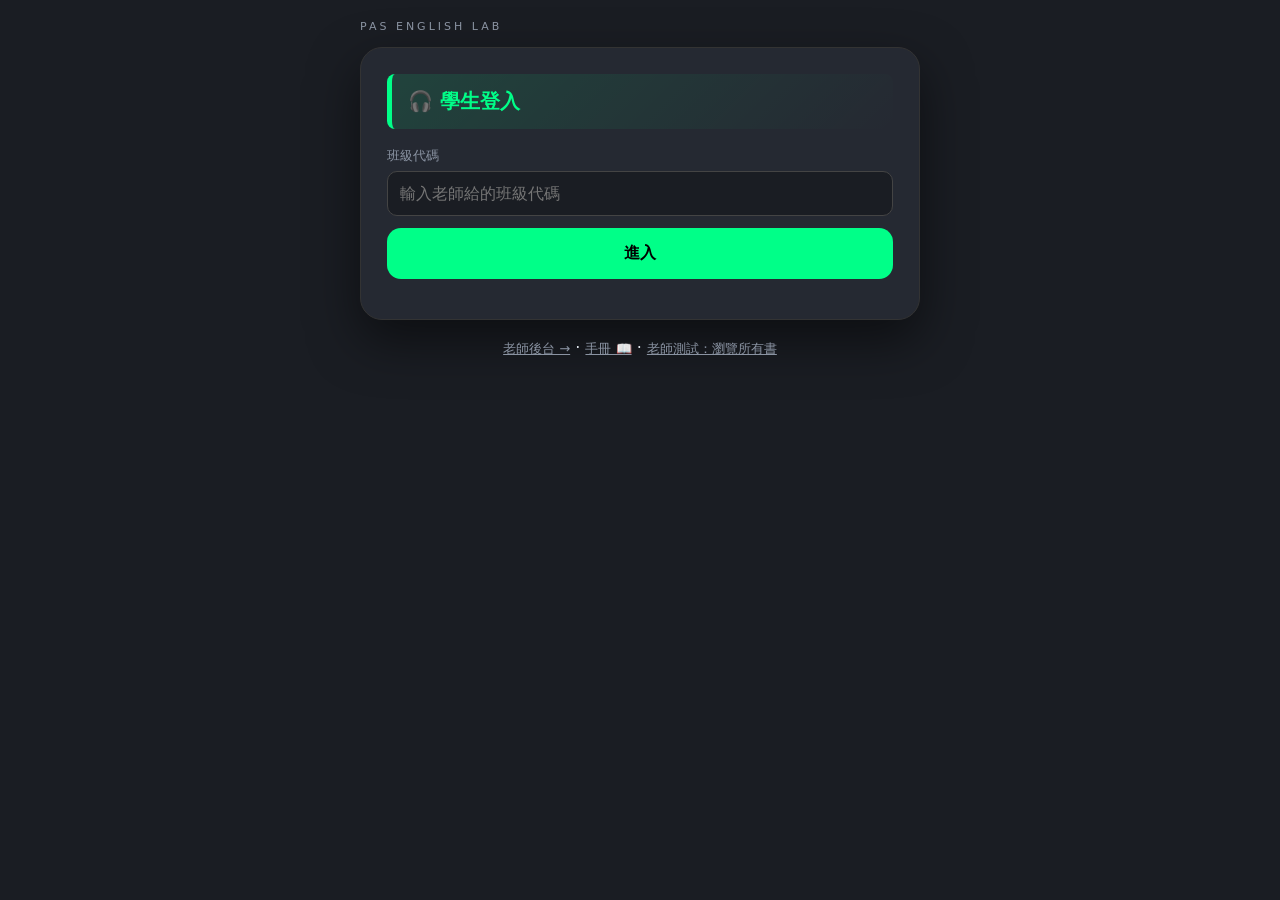
==== index.html @ 06a905c5 "學習平台 Phase B：學生登入頁 + 我的作業頁 + 錄音頁接上學生身分 - index.html 改為學生登入（班級代碼→選名字→PIN）；舊瀏覽頁移到 browse.html - my.htm" ====
<!DOCTYPE html>
<html lang="zh-TW">
<head>
  <meta charset="UTF-8">
  <meta name="viewport" content="width=device-width, initial-scale=1.0">
  <title>學生登入 · PAS English Lab</title>
  <link rel="stylesheet" href="assets/app.css">
</head>
<body>
  <div class="wrap">
    <p class="brand">PAS ENGLISH LAB</p>
    <div class="card">
      <div class="title-badge">🎧 學生登入</div>

      <!-- 第一步：班級代碼 -->
      <div id="stepCode">
        <label class="fld">班級代碼</label>
        <input id="codeInput" placeholder="輸入老師給的班級代碼" autocapitalize="off" onkeydown="if(event.key==='Enter')enterCode()">
        <div style="height:12px"></div>
        <button class="btn btn-primary" style="width:100%" onclick="enterCode()">進入</button>
        <p id="codeMsg" class="status"></p>
      </div>

      <!-- 第二步：選名字 -->
      <div id="stepName" class="hidden">
        <p class="hint" id="roomHint"></p>
        <label class="fld">點選你的名字</label>
        <div id="nameList" class="class-links"></div>
        <div id="pinBox" class="hidden">
          <label class="fld">輸入你的 PIN 碼</label>
          <input id="pinInput" type="tel" maxlength="6" placeholder="4 位數" onkeydown="if(event.key==='Enter')doLogin()">
          <div style="height:10px"></div>
          <button class="btn btn-primary" style="width:100%" onclick="doLogin()">登入</button>
          <p id="pinMsg" class="status"></p>
        </div>
        <div style="height:12px"></div>
        <button class="btn btn-ghost btn-sm" onclick="backToCode()">← 換班級代碼</button>
      </div>
    </div>
    <p style="text-align:center">
      <a href="admin.html" class="hint">老師後台 →</a> ·
      <a href="manual.html" class="hint">手冊 📖</a> ·
      <a href="browse.html" class="hint">老師測試：瀏覽所有書</a>
    </p>
  </div>

  <script src="assets/config.js"></script>
  <script>
    let ROOM = null, STUDENTS = [], PICKED = null;
    const el = id => document.getElementById(id);
    const esc = s => String(s == null ? '' : s).replace(/[&<>"]/g, c => ({ '&': '&amp;', '<': '&lt;', '>': '&gt;', '"': '&quot;' }[c]));
    if (localStorage.getItem('pas_student')) location.replace('my.html');

    async function enterCode() {
      const code = el('codeInput').value.trim();
      if (!code) return;
      el('codeMsg').innerText = '查詢中…';
      try {
        const r = await apiCall({ action: 'roomByCode', code });
        if (!r.ok) { el('codeMsg').innerText = '❌ ' + (r.error || '找不到這個代碼'); return; }
        ROOM = r.room; STUDENTS = r.students;
        el('roomHint').innerText = '班級：' + ROOM.roomName;
        el('nameList').innerHTML = STUDENTS.length
          ? STUDENTS.map((s, i) => `<a class="class-link" style="cursor:pointer" onclick="pickName(${i})"><span><b>${esc(s.name)}</b></span><span class="go">選我 →</span></a>`).join('')
          : '<p class="hint">這個班還沒有學生，請聯絡老師。</p>';
        el('stepCode').classList.add('hidden'); el('stepName').classList.remove('hidden');
        el('codeMsg').innerText = '';
      } catch (e) { el('codeMsg').innerText = '連線失敗，請稍後再試'; }
    }
    function pickName(i) {
      PICKED = STUDENTS[i];
      if (PICKED.hasPin) { el('pinBox').classList.remove('hidden'); el('pinInput').value = ''; el('pinInput').focus(); }
      else doLogin();
    }
    async function doLogin() {
      if (!PICKED) return;
      const pin = el('pinInput') ? el('pinInput').value.trim() : '';
      el('pinMsg').innerText = '登入中…';
      try {
        const r = await apiCall({ action: 'studentLogin', studentId: PICKED.studentId, pin });
        if (!r.ok) { el('pinMsg').innerText = '❌ ' + (r.error || '登入失敗'); return; }
        localStorage.setItem('pas_student', JSON.stringify({
          studentId: r.student.studentId, name: r.student.name,
          roomId: r.student.roomId, roomName: (r.room && r.room.roomName) || ROOM.roomName || ''
        }));
        location.href = 'my.html';
      } catch (e) { el('pinMsg').innerText = '連線失敗'; }
    }
    function backToCode() {
      el('stepName').classList.add('hidden'); el('stepCode').classList.remove('hidden');
      el('pinBox').classList.add('hidden'); PICKED = null;
    }
  </script>
</body>
</html>
---- assets/app.css ----
:root {
  --primary: #00ff88;
  --bg: #1a1d23;
  --card: #252932;
  --card2: #2d333d;
  --text: #e0e6ed;
  --muted: #8a93a2;
  --line: #3a404a;
  --danger: #e53e3e;
  --warn: #f6ad55;
}
* { box-sizing: border-box; }
body {
  font-family: "Segoe UI", system-ui, -apple-system, "PingFang TC", "Microsoft JhengHei", sans-serif;
  background: var(--bg); color: var(--text); margin: 0; padding: 20px;
  display: flex; justify-content: center; min-height: 100vh;
}
a { color: var(--primary); }
.wrap { width: 100%; max-width: 560px; }
.wrap-wide { width: 100%; max-width: 1080px; }

.brand { font-size: 11px; color: var(--muted); letter-spacing: 3px; margin: 0 0 14px; }
.card {
  background: var(--card); padding: 26px; border-radius: 22px;
  box-shadow: 0 20px 50px rgba(0,0,0,.5); border: 1px solid #333; margin-bottom: 18px;
}
.title-badge {
  background: linear-gradient(135deg, rgba(0,255,136,.12), rgba(0,255,136,0));
  border-left: 5px solid var(--primary); color: var(--primary);
  padding: 14px 16px; border-radius: 8px; font-weight: 700; font-size: 20px; margin-bottom: 18px;
}
.reading-text {
  background: var(--card2); border: 1px solid #444; padding: 20px; border-radius: 16px;
  text-align: left; font-size: 18px; line-height: 1.85; color: #fff; margin: 14px 0;
  min-height: 140px; white-space: pre-wrap; word-break: break-word;
}
label.fld { display: block; font-size: 13px; color: var(--muted); margin: 12px 0 6px; }
input, select, textarea {
  width: 100%; padding: 12px; border-radius: 10px; border: 1px solid #444;
  background: #1a1d23; color: #fff; font-size: 16px; font-family: inherit;
}
textarea { min-height: 120px; line-height: 1.6; resize: vertical; }
.row { display: flex; gap: 10px; }
.row > * { flex: 1; }

.visualizer { background: #111; border-radius: 12px; height: 80px; margin: 14px 0;
  border: 1px solid #333; overflow: hidden; }
canvas { width: 100%; height: 100%; display: block; }

.btn { padding: 15px; border-radius: 14px; border: none; font-weight: 700; font-size: 16px;
  cursor: pointer; transition: .2s; color: #fff; }
.btn:disabled { opacity: .5; cursor: not-allowed; }
.btn-grid { display: grid; grid-template-columns: 1fr 1fr; gap: 12px; }
.btn-rec { background: var(--danger); }
.btn-stop { background: #4a5568; }
.btn-send { background: var(--primary); color: #000; grid-column: span 2; }
.btn-primary { background: var(--primary); color: #000; }
.btn-ghost { background: #333a45; }
.btn-danger { background: var(--danger); }
.btn-sm { padding: 8px 12px; font-size: 13px; border-radius: 9px; }

.status { margin-top: 14px; font-size: 14px; color: var(--primary); font-weight: 700; text-align: center; }

.class-links { display: grid; gap: 12px; margin-top: 8px; }
.grade-title { color: var(--primary); font-size: 13px; font-weight: 800; letter-spacing: 1px;
  margin: 18px 0 4px; padding-left: 9px; border-left: 3px solid var(--primary); }
.grade-title:first-child { margin-top: 4px; }
.class-link {
  display: flex; justify-content: space-between; align-items: center;
  padding: 18px 20px; background: var(--card2); border: 1px solid var(--line);
  border-radius: 14px; text-decoration: none; color: var(--text); transition: .2s;
}
.class-link:hover { border-color: var(--primary); transform: translateY(-2px); }
.class-link b { font-size: 18px; }
.class-link small { color: var(--muted); display: block; margin-top: 3px; }
.class-link .go { color: var(--primary); font-weight: 700; }

/* 後台 */
.tabs { display: flex; gap: 8px; flex-wrap: wrap; margin-bottom: 16px; }
.tab { padding: 10px 16px; border-radius: 10px; background: var(--card2); border: 1px solid var(--line);
  cursor: pointer; font-weight: 600; font-size: 14px; }
.tab.active { background: var(--primary); color: #000; border-color: var(--primary); }
table { width: 100%; border-collapse: collapse; font-size: 14px; }
th, td { text-align: left; padding: 10px 8px; border-bottom: 1px solid var(--line); vertical-align: middle; }
th { color: var(--muted); font-weight: 600; font-size: 12px; text-transform: uppercase; letter-spacing: .5px; }
tr:hover td { background: rgba(255,255,255,.02); }
.pill { padding: 3px 9px; border-radius: 20px; font-size: 12px; font-weight: 700; }
.pill.new { background: rgba(246,173,85,.15); color: var(--warn); }
.pill.reviewed { background: rgba(0,255,136,.15); color: var(--primary); }
.hint { color: var(--muted); font-size: 13px; line-height: 1.6; }
.grid2 { display: grid; grid-template-columns: 1fr 1fr; gap: 12px; }
.hidden { display: none !important; }
.stat-cards { display: grid; grid-template-columns: repeat(auto-fill, minmax(160px,1fr)); gap: 12px; }
.stat { background: var(--card2); border: 1px solid var(--line); border-radius: 14px; padding: 16px; }
.stat .n { font-size: 30px; font-weight: 800; color: var(--primary); }
.stat .l { color: var(--muted); font-size: 13px; margin-top: 4px; }
audio { width: 100%; margin-top: 8px; }
.toolbar { display: flex; gap: 8px; align-items: center; flex-wrap: wrap; margin-bottom: 14px; }
.toolbar .spacer { flex: 1; }
@media (max-width: 640px) { .grid2 { grid-template-columns: 1fr; } td .btn-sm { margin-bottom: 4px; } }
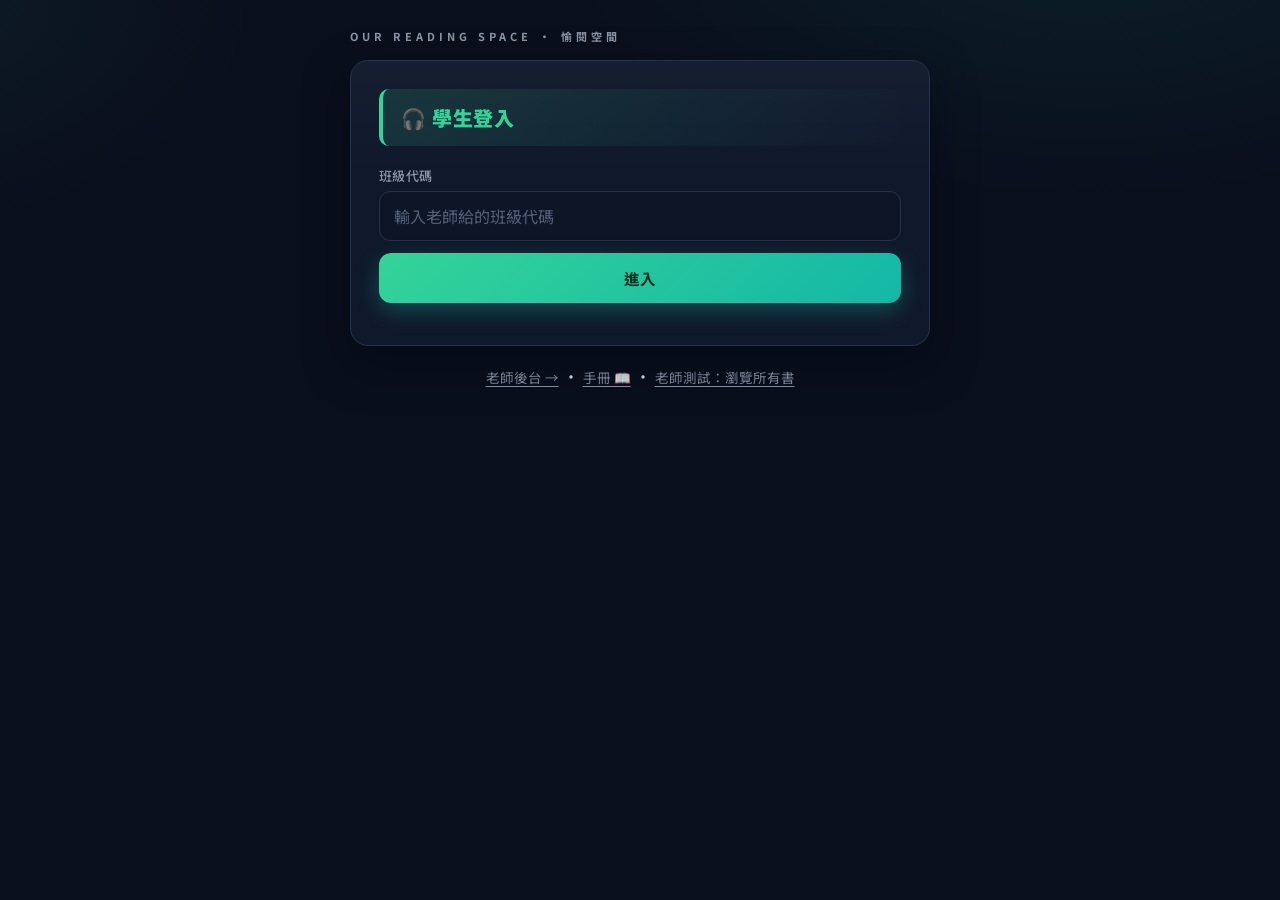
==== commit df202b42: "設計升級 v2 + 品牌更新：Our Reading Space 愉閱空間 - 全站設計系統重寫：深藍夜色底、翡翠綠漸層、Noto Sans TC 字型 - 卡片陰影/按鈕質感/表格/分頁/表單/焦點" ====
--- a/index.html
+++ b/index.html
@@ -3,12 +3,12 @@
 <head>
   <meta charset="UTF-8">
   <meta name="viewport" content="width=device-width, initial-scale=1.0">
-  <title>學生登入 · PAS English Lab</title>
+  <title>學生登入 · 愉閱空間 Our Reading Space</title>
   <link rel="stylesheet" href="assets/app.css">
 </head>
 <body>
   <div class="wrap">
-    <p class="brand">PAS ENGLISH LAB</p>
+    <p class="brand">OUR READING SPACE · 愉閱空間</p>
     <div class="card">
       <div class="title-badge">🎧 學生登入</div>
 
--- a/assets/app.css
+++ b/assets/app.css
@@ -1,100 +1,227 @@
+/* =========================================================
+ *  PAS English Lab — 全站設計系統 v2（專業版）
+ *  深藍夜色 + 翡翠綠，Noto Sans TC 字型
+ * ========================================================= */
+@import url('https://fonts.googleapis.com/css2?family=Noto+Sans+TC:wght@400;500;700;900&display=swap');
+
 :root {
-  --primary: #00ff88;
-  --bg: #1a1d23;
-  --card: #252932;
-  --card2: #2d333d;
-  --text: #e0e6ed;
-  --muted: #8a93a2;
-  --line: #3a404a;
-  --danger: #e53e3e;
-  --warn: #f6ad55;
-}
+  --primary: #34d399;            /* 翡翠綠 */
+  --primary-2: #14b8a6;          /* 藍綠，漸層用 */
+  --primary-ink: #052e1f;        /* 綠底上的深色字 */
+  --bg: #0a0f1c;                 /* 深藍夜色 */
+  --card: #10192b;
+  --card2: #1a2438;
+  --text: #e8edf5;
+  --muted: #8b96a8;
+  --line: #253248;
+  --danger: #f87171;
+  --warn: #fbbf24;
+  --radius: 18px;
+  --shadow: 0 18px 44px rgba(2, 8, 20, .55);
+  --ring: 0 0 0 3px rgba(52, 211, 153, .28);
+}
+
 * { box-sizing: border-box; }
+
 body {
-  font-family: "Segoe UI", system-ui, -apple-system, "PingFang TC", "Microsoft JhengHei", sans-serif;
-  background: var(--bg); color: var(--text); margin: 0; padding: 20px;
-  display: flex; justify-content: center; min-height: 100vh;
-}
-a { color: var(--primary); }
-.wrap { width: 100%; max-width: 560px; }
-.wrap-wide { width: 100%; max-width: 1080px; }
-
-.brand { font-size: 11px; color: var(--muted); letter-spacing: 3px; margin: 0 0 14px; }
+  font-family: "Noto Sans TC", "Segoe UI", system-ui, -apple-system, "PingFang TC", "Microsoft JhengHei", sans-serif;
+  background:
+    radial-gradient(900px 480px at 85% -10%, rgba(20, 184, 166, .10), transparent 60%),
+    radial-gradient(700px 420px at -10% 0%, rgba(52, 211, 153, .07), transparent 55%),
+    var(--bg);
+  color: var(--text);
+  margin: 0; padding: 24px 18px;
+  display: flex; justify-content: center;
+  min-height: 100vh;
+  -webkit-font-smoothing: antialiased;
+}
+a { color: var(--primary); text-decoration-thickness: 1px; text-underline-offset: 3px; }
+a:hover { color: #6ee7b7; }
+
+.wrap { width: 100%; max-width: 580px; }
+.wrap-wide { width: 100%; max-width: 1120px; }
+
+/* 品牌字 */
+.brand {
+  font-size: 11px; color: var(--muted);
+  letter-spacing: 4px; font-weight: 700;
+  margin: 4px 0 16px;
+}
+.brand a { text-decoration: none; }
+
+/* 卡片 */
 .card {
-  background: var(--card); padding: 26px; border-radius: 22px;
-  box-shadow: 0 20px 50px rgba(0,0,0,.5); border: 1px solid #333; margin-bottom: 18px;
-}
+  background: linear-gradient(180deg, rgba(255,255,255,.025), rgba(255,255,255,0) 40%), var(--card);
+  padding: 28px;
+  border-radius: var(--radius);
+  border: 1px solid var(--line);
+  box-shadow: var(--shadow);
+  margin-bottom: 18px;
+}
+
+/* 區塊標題 */
 .title-badge {
-  background: linear-gradient(135deg, rgba(0,255,136,.12), rgba(0,255,136,0));
-  border-left: 5px solid var(--primary); color: var(--primary);
-  padding: 14px 16px; border-radius: 8px; font-weight: 700; font-size: 20px; margin-bottom: 18px;
-}
+  background: linear-gradient(120deg, rgba(52,211,153,.14), rgba(20,184,166,.05) 65%, transparent);
+  border-left: 4px solid var(--primary);
+  color: var(--primary);
+  padding: 14px 18px;
+  border-radius: 10px;
+  font-weight: 900; font-size: 20px; letter-spacing: .5px;
+  margin-bottom: 20px;
+}
+
+/* 課文區 */
 .reading-text {
-  background: var(--card2); border: 1px solid #444; padding: 20px; border-radius: 16px;
-  text-align: left; font-size: 18px; line-height: 1.85; color: #fff; margin: 14px 0;
-  min-height: 140px; white-space: pre-wrap; word-break: break-word;
-}
-label.fld { display: block; font-size: 13px; color: var(--muted); margin: 12px 0 6px; }
+  background: var(--card2);
+  border: 1px solid var(--line);
+  padding: 22px; border-radius: 14px;
+  text-align: left; font-size: 18px; line-height: 1.95; color: #f4f7fb;
+  margin: 16px 0; min-height: 140px;
+  white-space: pre-wrap; word-break: break-word;
+}
+
+/* 表單 */
+label.fld { display: block; font-size: 13px; font-weight: 500; color: var(--muted); margin: 14px 0 6px; letter-spacing: .3px; }
 input, select, textarea {
-  width: 100%; padding: 12px; border-radius: 10px; border: 1px solid #444;
-  background: #1a1d23; color: #fff; font-size: 16px; font-family: inherit;
-}
-textarea { min-height: 120px; line-height: 1.6; resize: vertical; }
+  width: 100%; padding: 12px 14px;
+  border-radius: 11px; border: 1.5px solid var(--line);
+  background: #0d1526; color: #fff;
+  font-size: 16px; font-family: inherit;
+  transition: border-color .18s, box-shadow .18s;
+}
+input:focus, select:focus, textarea:focus {
+  outline: none; border-color: var(--primary); box-shadow: var(--ring);
+}
+input::placeholder, textarea::placeholder { color: #55617a; }
+textarea { min-height: 130px; line-height: 1.7; resize: vertical; }
 .row { display: flex; gap: 10px; }
 .row > * { flex: 1; }
 
-.visualizer { background: #111; border-radius: 12px; height: 80px; margin: 14px 0;
-  border: 1px solid #333; overflow: hidden; }
+/* 波形框 */
+.visualizer {
+  background: #070c16;
+  border-radius: 13px; height: 84px; margin: 14px 0;
+  border: 1px solid var(--line); overflow: hidden;
+  box-shadow: inset 0 2px 10px rgba(0,0,0,.5);
+}
 canvas { width: 100%; height: 100%; display: block; }
 
-.btn { padding: 15px; border-radius: 14px; border: none; font-weight: 700; font-size: 16px;
-  cursor: pointer; transition: .2s; color: #fff; }
-.btn:disabled { opacity: .5; cursor: not-allowed; }
+/* 按鈕 */
+.btn {
+  padding: 14px 18px;
+  border-radius: 12px; border: none;
+  font-weight: 700; font-size: 15.5px; font-family: inherit;
+  cursor: pointer; color: #fff;
+  transition: transform .15s, box-shadow .15s, filter .15s, background .15s;
+}
+.btn:hover { transform: translateY(-1px); filter: brightness(1.07); }
+.btn:active { transform: translateY(0); }
+.btn:disabled { opacity: .45; cursor: not-allowed; transform: none; filter: none; }
+.btn:focus-visible { outline: none; box-shadow: var(--ring); }
+
 .btn-grid { display: grid; grid-template-columns: 1fr 1fr; gap: 12px; }
-.btn-rec { background: var(--danger); }
-.btn-stop { background: #4a5568; }
-.btn-send { background: var(--primary); color: #000; grid-column: span 2; }
-.btn-primary { background: var(--primary); color: #000; }
-.btn-ghost { background: #333a45; }
-.btn-danger { background: var(--danger); }
-.btn-sm { padding: 8px 12px; font-size: 13px; border-radius: 9px; }
-
-.status { margin-top: 14px; font-size: 14px; color: var(--primary); font-weight: 700; text-align: center; }
-
+.btn-rec  { background: linear-gradient(135deg, #ef4444, #dc2626); box-shadow: 0 8px 22px rgba(239,68,68,.3); }
+.btn-stop { background: #37445c; }
+.btn-send, .btn-primary {
+  background: linear-gradient(135deg, var(--primary), var(--primary-2));
+  color: var(--primary-ink);
+  box-shadow: 0 8px 22px rgba(20,184,166,.3);
+}
+.btn-send { grid-column: span 2; }
+.btn-ghost { background: var(--card2); border: 1px solid var(--line); color: var(--text); }
+.btn-danger { background: linear-gradient(135deg, #f87171, #dc2626); }
+.btn-sm { padding: 8px 13px; font-size: 13px; border-radius: 9px; }
+
+/* 狀態列 */
+.status { margin-top: 14px; font-size: 14px; color: var(--primary); font-weight: 700; text-align: center; letter-spacing: .5px; }
+
+/* 清單連結（選書/選名字） */
 .class-links { display: grid; gap: 12px; margin-top: 8px; }
-.grade-title { color: var(--primary); font-size: 13px; font-weight: 800; letter-spacing: 1px;
-  margin: 18px 0 4px; padding-left: 9px; border-left: 3px solid var(--primary); }
+.grade-title {
+  color: var(--primary); font-size: 13px; font-weight: 900; letter-spacing: 1px;
+  margin: 18px 0 4px; padding-left: 10px; border-left: 3px solid var(--primary);
+}
 .grade-title:first-child { margin-top: 4px; }
 .class-link {
   display: flex; justify-content: space-between; align-items: center;
-  padding: 18px 20px; background: var(--card2); border: 1px solid var(--line);
-  border-radius: 14px; text-decoration: none; color: var(--text); transition: .2s;
-}
-.class-link:hover { border-color: var(--primary); transform: translateY(-2px); }
-.class-link b { font-size: 18px; }
-.class-link small { color: var(--muted); display: block; margin-top: 3px; }
-.class-link .go { color: var(--primary); font-weight: 700; }
-
-/* 後台 */
-.tabs { display: flex; gap: 8px; flex-wrap: wrap; margin-bottom: 16px; }
-.tab { padding: 10px 16px; border-radius: 10px; background: var(--card2); border: 1px solid var(--line);
-  cursor: pointer; font-weight: 600; font-size: 14px; }
-.tab.active { background: var(--primary); color: #000; border-color: var(--primary); }
-table { width: 100%; border-collapse: collapse; font-size: 14px; }
-th, td { text-align: left; padding: 10px 8px; border-bottom: 1px solid var(--line); vertical-align: middle; }
-th { color: var(--muted); font-weight: 600; font-size: 12px; text-transform: uppercase; letter-spacing: .5px; }
-tr:hover td { background: rgba(255,255,255,.02); }
-.pill { padding: 3px 9px; border-radius: 20px; font-size: 12px; font-weight: 700; }
-.pill.new { background: rgba(246,173,85,.15); color: var(--warn); }
-.pill.reviewed { background: rgba(0,255,136,.15); color: var(--primary); }
-.hint { color: var(--muted); font-size: 13px; line-height: 1.6; }
+  padding: 17px 20px;
+  background: var(--card2);
+  border: 1px solid var(--line);
+  border-radius: 14px;
+  text-decoration: none; color: var(--text);
+  transition: transform .16s, border-color .16s, box-shadow .16s;
+}
+.class-link:hover {
+  border-color: rgba(52,211,153,.55);
+  transform: translateY(-2px);
+  box-shadow: 0 10px 26px rgba(2,8,20,.5);
+  color: var(--text);
+}
+.class-link b { font-size: 17.5px; font-weight: 700; }
+.class-link small { color: var(--muted); display: block; margin-top: 3px; font-weight: 400; }
+.class-link .go { color: var(--primary); font-weight: 800; font-size: 14.5px; white-space: nowrap; }
+
+/* 後台分頁 */
+.tabs { display: flex; gap: 8px; flex-wrap: wrap; margin-bottom: 18px; }
+.tab {
+  padding: 9px 16px; border-radius: 99px;
+  background: var(--card2); border: 1px solid var(--line);
+  cursor: pointer; font-weight: 600; font-size: 14px; color: var(--muted);
+  transition: all .16s; user-select: none;
+}
+.tab:hover { color: var(--text); border-color: #33415c; }
+.tab.active {
+  background: linear-gradient(135deg, var(--primary), var(--primary-2));
+  color: var(--primary-ink); border-color: transparent; font-weight: 800;
+  box-shadow: 0 6px 18px rgba(20,184,166,.3);
+}
+
+/* 表格 */
+table { width: 100%; border-collapse: collapse; font-size: 14.5px; }
+th, td { text-align: left; padding: 12px 10px; border-bottom: 1px solid var(--line); vertical-align: middle; }
+th {
+  color: var(--muted); font-weight: 700; font-size: 11.5px;
+  text-transform: uppercase; letter-spacing: 1px;
+}
+tbody tr, tr { transition: background .12s; }
+tr:hover td { background: rgba(255,255,255,.025); }
+
+/* 標籤 */
+.pill { padding: 4px 11px; border-radius: 99px; font-size: 12px; font-weight: 700; letter-spacing: .3px; }
+.pill.new { background: rgba(251,191,36,.14); color: var(--warn); border: 1px solid rgba(251,191,36,.25); }
+.pill.reviewed { background: rgba(52,211,153,.13); color: var(--primary); border: 1px solid rgba(52,211,153,.28); }
+
+.hint { color: var(--muted); font-size: 13.5px; line-height: 1.7; }
 .grid2 { display: grid; grid-template-columns: 1fr 1fr; gap: 12px; }
 .hidden { display: none !important; }
-.stat-cards { display: grid; grid-template-columns: repeat(auto-fill, minmax(160px,1fr)); gap: 12px; }
-.stat { background: var(--card2); border: 1px solid var(--line); border-radius: 14px; padding: 16px; }
-.stat .n { font-size: 30px; font-weight: 800; color: var(--primary); }
-.stat .l { color: var(--muted); font-size: 13px; margin-top: 4px; }
+
+/* 統計卡 */
+.stat-cards { display: grid; grid-template-columns: repeat(auto-fill, minmax(160px, 1fr)); gap: 12px; }
+.stat {
+  background: linear-gradient(160deg, rgba(52,211,153,.07), transparent 55%), var(--card2);
+  border: 1px solid var(--line); border-radius: 14px; padding: 18px;
+}
+.stat .n { font-size: 32px; font-weight: 900; color: var(--primary); line-height: 1.1; }
+.stat .l { color: var(--muted); font-size: 13px; margin-top: 6px; }
+
 audio { width: 100%; margin-top: 8px; }
+
+/* 工具列 */
 .toolbar { display: flex; gap: 8px; align-items: center; flex-wrap: wrap; margin-bottom: 14px; }
 .toolbar .spacer { flex: 1; }
-@media (max-width: 640px) { .grid2 { grid-template-columns: 1fr; } td .btn-sm { margin-bottom: 4px; } }
+.toolbar b { font-size: 15px; letter-spacing: .3px; }
+
+/* 彈窗微調（modal 容器在 HTML 內） */
+#modal { backdrop-filter: blur(4px); }
+
+/* 進場動畫 */
+@keyframes rise { from { opacity: 0; transform: translateY(8px); } to { opacity: 1; transform: none; } }
+.card { animation: rise .35s ease both; }
+
+@media (max-width: 640px) {
+  body { padding: 16px 12px; }
+  .card { padding: 20px 16px; }
+  .grid2 { grid-template-columns: 1fr; }
+  td .btn-sm { margin-bottom: 4px; }
+  .title-badge { font-size: 18px; }
+}
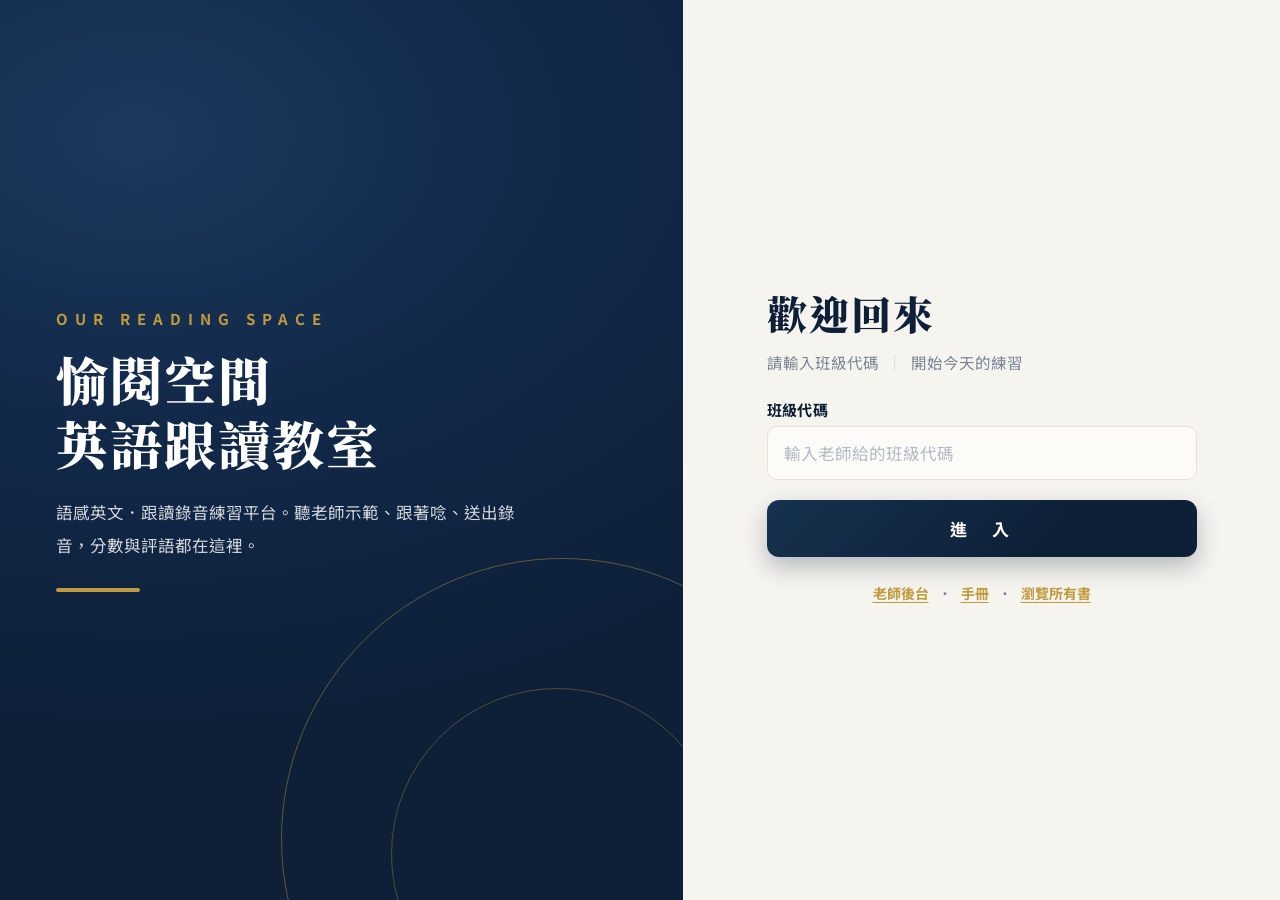
==== commit a77c256d: "登入頁品牌化：與主站同款雙欄設計（深藍品牌區＋米白表單） Co-Authored-By: Claude Fable 5 <noreply@anthropic.com>" ====
--- a/index.html
+++ b/index.html
@@ -7,41 +7,52 @@
   <link rel="stylesheet" href="assets/app.css">
 </head>
 <body>
-  <div class="wrap">
-    <p class="brand">OUR READING SPACE · 愉閱空間</p>
-    <div class="card">
-      <div class="title-badge">🎧 學生登入</div>
-
-      <!-- 第一步：班級代碼 -->
-      <div id="stepCode">
-        <label class="fld">班級代碼</label>
-        <input id="codeInput" placeholder="輸入老師給的班級代碼" autocapitalize="off" onkeydown="if(event.key==='Enter')enterCode()">
-        <div style="height:12px"></div>
-        <button class="btn btn-primary" style="width:100%" onclick="enterCode()">進入</button>
-        <p id="codeMsg" class="status"></p>
-      </div>
-
-      <!-- 第二步：選名字 -->
-      <div id="stepName" class="hidden">
-        <p class="hint" id="roomHint"></p>
-        <label class="fld">點選你的名字</label>
-        <div id="nameList" class="class-links"></div>
-        <div id="pinBox" class="hidden">
-          <label class="fld">輸入你的 PIN 碼</label>
-          <input id="pinInput" type="tel" maxlength="6" placeholder="4 位數" onkeydown="if(event.key==='Enter')doLogin()">
-          <div style="height:10px"></div>
-          <button class="btn btn-primary" style="width:100%" onclick="doLogin()">登入</button>
-          <p id="pinMsg" class="status"></p>
-        </div>
-        <div style="height:12px"></div>
-        <button class="btn btn-ghost btn-sm" onclick="backToCode()">← 換班級代碼</button>
+  <div class="login-split">
+    <!-- 左：品牌區 -->
+    <div class="login-hero">
+      <div class="hero-inner">
+        <div class="hero-eyebrow">OUR READING SPACE</div>
+        <h1 class="hero-title">愉閱空間<br>英語跟讀教室</h1>
+        <p class="hero-desc">語感英文．跟讀錄音練習平台。聽老師示範、跟著唸、送出錄音，分數與評語都在這裡。</p>
+        <div class="hero-bar"></div>
       </div>
     </div>
-    <p style="text-align:center">
-      <a href="admin.html" class="hint">老師後台 →</a> ·
-      <a href="manual.html" class="hint">手冊 📖</a> ·
-      <a href="browse.html" class="hint">老師測試：瀏覽所有書</a>
-    </p>
+
+    <!-- 右：登入表單 -->
+    <div class="login-panel">
+      <div class="login-box">
+        <!-- 第一步：班級代碼 -->
+        <div id="stepCode">
+          <h2 class="panel-title">歡迎回來</h2>
+          <p class="panel-sub">請輸入班級代碼<span class="sep">｜</span>開始今天的練習</p>
+          <label class="fld">班級代碼</label>
+          <input id="codeInput" placeholder="輸入老師給的班級代碼" autocapitalize="off" onkeydown="if(event.key==='Enter')enterCode()">
+          <button class="btn btn-primary" onclick="enterCode()">進　入</button>
+          <p id="codeMsg" class="status"></p>
+        </div>
+
+        <!-- 第二步：選名字 -->
+        <div id="stepName" class="hidden">
+          <h2 class="panel-title">找到你的名字</h2>
+          <p class="panel-sub" id="roomHint"></p>
+          <div id="nameList" class="class-links"></div>
+          <div id="pinBox" class="hidden">
+            <label class="fld">輸入你的 PIN 碼</label>
+            <input id="pinInput" type="tel" maxlength="6" placeholder="4 位數" onkeydown="if(event.key==='Enter')doLogin()">
+            <button class="btn btn-primary" onclick="doLogin()">登　入</button>
+            <p id="pinMsg" class="status"></p>
+          </div>
+          <div style="height:16px"></div>
+          <button class="btn btn-ghost btn-sm" onclick="backToCode()">← 換班級代碼</button>
+        </div>
+
+        <p class="login-links">
+          <a href="admin.html">老師後台</a> ·
+          <a href="manual.html">手冊</a> ·
+          <a href="browse.html">瀏覽所有書</a>
+        </p>
+      </div>
+    </div>
   </div>
 
   <script src="assets/config.js"></script>
@@ -59,7 +70,7 @@
         const r = await apiCall({ action: 'roomByCode', code });
         if (!r.ok) { el('codeMsg').innerText = '❌ ' + (r.error || '找不到這個代碼'); return; }
         ROOM = r.room; STUDENTS = r.students;
-        el('roomHint').innerText = '班級：' + ROOM.roomName;
+        el('roomHint').innerText = '班級：' + ROOM.roomName + '｜點選你的名字';
         el('nameList').innerHTML = STUDENTS.length
           ? STUDENTS.map((s, i) => `<a class="class-link" style="cursor:pointer" onclick="pickName(${i})"><span><b>${esc(s.name)}</b></span><span class="go">選我 →</span></a>`).join('')
           : '<p class="hint">這個班還沒有學生，請聯絡老師。</p>';
--- a/assets/app.css
+++ b/assets/app.css
@@ -1,57 +1,66 @@
 /* =========================================================
- *  PAS English Lab — 全站設計系統 v2（專業版）
- *  深藍夜色 + 翡翠綠，Noto Sans TC 字型
+ *  愉閱空間 Our Reading Space — 全站設計系統 v4
+ *  與主站 our-reading-space.com 同一品牌語言：
+ *  米白象牙底 + 深海軍藍 + 金色點綴，Noto Serif TC 標題
  * ========================================================= */
-@import url('https://fonts.googleapis.com/css2?family=Noto+Sans+TC:wght@400;500;700;900&display=swap');
+@import url('https://fonts.googleapis.com/css2?family=Noto+Sans+TC:wght@400;500;700;900&family=Noto+Serif+TC:wght@700;900&display=swap');
 
 :root {
-  --primary: #34d399;            /* 翡翠綠 */
-  --primary-2: #14b8a6;          /* 藍綠，漸層用 */
-  --primary-ink: #052e1f;        /* 綠底上的深色字 */
-  --bg: #0a0f1c;                 /* 深藍夜色 */
-  --card: #10192b;
-  --card2: #1a2438;
-  --text: #e8edf5;
-  --muted: #8b96a8;
-  --line: #253248;
-  --danger: #f87171;
-  --warn: #fbbf24;
-  --radius: 18px;
-  --shadow: 0 18px 44px rgba(2, 8, 20, .55);
-  --ring: 0 0 0 3px rgba(52, 211, 153, .28);
+  /* 品牌色（與主站一致） */
+  --ink: #0e2038;                /* 深海軍藍 */
+  --ink-2: #16324f;
+  --gold: #c19a3d;
+  --gold-2: #dcbb6a;
+  --gold-soft: #efe4c8;
+  --ok: #1e7f4f;
+
+  /* 介面色 */
+  --primary: #0e2038;
+  --primary-2: #16324f;
+  --primary-ink: #ffffff;
+  --bg: #f6f4ef;
+  --card: #ffffff;
+  --card2: #f3f0e9;
+  --text: #26313f;
+  --muted: #7a8494;
+  --line: #e6e2d8;
+  --danger: #c0392b;
+  --warn: #b45309;
+  --radius: 16px;
+  --serif: "Noto Serif TC", "Cormorant Garamond", serif;
+  --shadow: 0 1px 3px rgba(14,32,56,.07), 0 10px 34px rgba(14,32,56,.08);
+  --ring: 0 0 0 3px rgba(193, 154, 61, .28);
 }
 
 * { box-sizing: border-box; }
 
 body {
-  font-family: "Noto Sans TC", "Segoe UI", system-ui, -apple-system, "PingFang TC", "Microsoft JhengHei", sans-serif;
-  background:
-    radial-gradient(900px 480px at 85% -10%, rgba(20, 184, 166, .10), transparent 60%),
-    radial-gradient(700px 420px at -10% 0%, rgba(52, 211, 153, .07), transparent 55%),
-    var(--bg);
+  font-family: "Noto Sans TC", -apple-system, "PingFang TC", "Microsoft JhengHei", sans-serif;
+  background: var(--bg);
   color: var(--text);
-  margin: 0; padding: 24px 18px;
+  margin: 0; padding: 26px 18px;
   display: flex; justify-content: center;
   min-height: 100vh;
   -webkit-font-smoothing: antialiased;
 }
-a { color: var(--primary); text-decoration-thickness: 1px; text-underline-offset: 3px; }
-a:hover { color: #6ee7b7; }
+a { color: var(--gold); font-weight: 700; text-decoration-thickness: 1px; text-underline-offset: 3px; }
+a:hover { color: #a8842f; }
 
 .wrap { width: 100%; max-width: 580px; }
 .wrap-wide { width: 100%; max-width: 1120px; }
 
 /* 品牌字 */
 .brand {
-  font-size: 11px; color: var(--muted);
-  letter-spacing: 4px; font-weight: 700;
+  font-family: var(--serif);
+  font-size: 13px; color: var(--ink);
+  letter-spacing: 3px; font-weight: 900;
   margin: 4px 0 16px;
 }
 .brand a { text-decoration: none; }
 
 /* 卡片 */
 .card {
-  background: linear-gradient(180deg, rgba(255,255,255,.025), rgba(255,255,255,0) 40%), var(--card);
+  background: var(--card);
   padding: 28px;
   border-radius: var(--radius);
   border: 1px solid var(--line);
@@ -59,50 +68,51 @@
   margin-bottom: 18px;
 }
 
-/* 區塊標題 */
+/* 區塊標題（襯線，品牌感） */
 .title-badge {
-  background: linear-gradient(120deg, rgba(52,211,153,.14), rgba(20,184,166,.05) 65%, transparent);
-  border-left: 4px solid var(--primary);
-  color: var(--primary);
+  font-family: var(--serif);
+  background: linear-gradient(120deg, rgba(193,154,61,.10), rgba(193,154,61,.03) 65%, transparent);
+  border-left: 4px solid var(--gold);
+  color: var(--ink);
   padding: 14px 18px;
   border-radius: 10px;
-  font-weight: 900; font-size: 20px; letter-spacing: .5px;
+  font-weight: 900; font-size: 21px; letter-spacing: 1px;
   margin-bottom: 20px;
 }
 
 /* 課文區 */
 .reading-text {
-  background: var(--card2);
+  background: #fcfbf8;
   border: 1px solid var(--line);
   padding: 22px; border-radius: 14px;
-  text-align: left; font-size: 18px; line-height: 1.95; color: #f4f7fb;
+  text-align: left; font-size: 18px; line-height: 2; color: #1d2733;
   margin: 16px 0; min-height: 140px;
   white-space: pre-wrap; word-break: break-word;
 }
 
 /* 表單 */
-label.fld { display: block; font-size: 13px; font-weight: 500; color: var(--muted); margin: 14px 0 6px; letter-spacing: .3px; }
+label.fld { display: block; font-size: 13px; font-weight: 700; color: var(--muted); margin: 14px 0 6px; letter-spacing: .4px; }
 input, select, textarea {
   width: 100%; padding: 12px 14px;
-  border-radius: 11px; border: 1.5px solid var(--line);
-  background: #0d1526; color: #fff;
+  border-radius: 10px; border: 1.5px solid var(--line);
+  background: #fcfbf8; color: var(--text);
   font-size: 16px; font-family: inherit;
   transition: border-color .18s, box-shadow .18s;
 }
 input:focus, select:focus, textarea:focus {
-  outline: none; border-color: var(--primary); box-shadow: var(--ring);
-}
-input::placeholder, textarea::placeholder { color: #55617a; }
+  outline: none; border-color: var(--gold); box-shadow: var(--ring); background: #fff;
+}
+input::placeholder, textarea::placeholder { color: #b3bac4; }
 textarea { min-height: 130px; line-height: 1.7; resize: vertical; }
 .row { display: flex; gap: 10px; }
 .row > * { flex: 1; }
 
-/* 波形框 */
+/* 波形框（深藍儀表感，金色波形） */
 .visualizer {
-  background: #070c16;
+  background: var(--ink);
   border-radius: 13px; height: 84px; margin: 14px 0;
-  border: 1px solid var(--line); overflow: hidden;
-  box-shadow: inset 0 2px 10px rgba(0,0,0,.5);
+  border: 1px solid #0a1830; overflow: hidden;
+  box-shadow: inset 0 2px 12px rgba(0,0,0,.35);
 }
 canvas { width: 100%; height: 100%; display: block; }
 
@@ -112,84 +122,86 @@
   border-radius: 12px; border: none;
   font-weight: 700; font-size: 15.5px; font-family: inherit;
   cursor: pointer; color: #fff;
-  transition: transform .15s, box-shadow .15s, filter .15s, background .15s;
-}
-.btn:hover { transform: translateY(-1px); filter: brightness(1.07); }
+  transition: transform .15s, box-shadow .15s, filter .15s;
+}
+.btn:hover { transform: translateY(-1px); filter: brightness(1.12); }
 .btn:active { transform: translateY(0); }
 .btn:disabled { opacity: .45; cursor: not-allowed; transform: none; filter: none; }
 .btn:focus-visible { outline: none; box-shadow: var(--ring); }
 
 .btn-grid { display: grid; grid-template-columns: 1fr 1fr; gap: 12px; }
-.btn-rec  { background: linear-gradient(135deg, #ef4444, #dc2626); box-shadow: 0 8px 22px rgba(239,68,68,.3); }
-.btn-stop { background: #37445c; }
+.btn-rec  { background: linear-gradient(135deg, #d24537, #a93226); box-shadow: 0 8px 20px rgba(192,57,43,.25); }
+.btn-stop { background: #7a8494; }
 .btn-send, .btn-primary {
-  background: linear-gradient(135deg, var(--primary), var(--primary-2));
-  color: var(--primary-ink);
-  box-shadow: 0 8px 22px rgba(20,184,166,.3);
+  background: linear-gradient(135deg, var(--ink-2) 0%, var(--ink) 65%);
+  color: #fff;
+  box-shadow: 0 10px 24px rgba(14,32,56,.28);
 }
 .btn-send { grid-column: span 2; }
-.btn-ghost { background: var(--card2); border: 1px solid var(--line); color: var(--text); }
-.btn-danger { background: linear-gradient(135deg, #f87171, #dc2626); }
+.btn-ghost { background: #ffffff; border: 1.5px solid var(--line); color: var(--ink); }
+.btn-ghost:hover { border-color: var(--gold-2); }
+.btn-danger { background: linear-gradient(135deg, #d24537, #a93226); }
 .btn-sm { padding: 8px 13px; font-size: 13px; border-radius: 9px; }
 
 /* 狀態列 */
-.status { margin-top: 14px; font-size: 14px; color: var(--primary); font-weight: 700; text-align: center; letter-spacing: .5px; }
+.status { margin-top: 14px; font-size: 14px; color: var(--gold); font-weight: 800; text-align: center; letter-spacing: 1px; }
 
 /* 清單連結（選書/選名字） */
 .class-links { display: grid; gap: 12px; margin-top: 8px; }
 .grade-title {
-  color: var(--primary); font-size: 13px; font-weight: 900; letter-spacing: 1px;
-  margin: 18px 0 4px; padding-left: 10px; border-left: 3px solid var(--primary);
+  font-family: var(--serif);
+  color: var(--ink); font-size: 14px; font-weight: 900; letter-spacing: 1px;
+  margin: 18px 0 4px; padding-left: 10px; border-left: 3px solid var(--gold);
 }
 .grade-title:first-child { margin-top: 4px; }
 .class-link {
   display: flex; justify-content: space-between; align-items: center;
   padding: 17px 20px;
-  background: var(--card2);
-  border: 1px solid var(--line);
+  background: #ffffff;
+  border: 1.5px solid var(--line);
   border-radius: 14px;
   text-decoration: none; color: var(--text);
   transition: transform .16s, border-color .16s, box-shadow .16s;
 }
 .class-link:hover {
-  border-color: rgba(52,211,153,.55);
+  border-color: var(--gold-2);
   transform: translateY(-2px);
-  box-shadow: 0 10px 26px rgba(2,8,20,.5);
+  box-shadow: 0 12px 28px rgba(14,32,56,.10);
   color: var(--text);
 }
-.class-link b { font-size: 17.5px; font-weight: 700; }
+.class-link b { font-size: 17.5px; font-weight: 700; color: var(--ink); }
 .class-link small { color: var(--muted); display: block; margin-top: 3px; font-weight: 400; }
-.class-link .go { color: var(--primary); font-weight: 800; font-size: 14.5px; white-space: nowrap; }
+.class-link .go { color: var(--gold); font-weight: 800; font-size: 14.5px; white-space: nowrap; }
 
 /* 後台分頁 */
 .tabs { display: flex; gap: 8px; flex-wrap: wrap; margin-bottom: 18px; }
 .tab {
   padding: 9px 16px; border-radius: 99px;
-  background: var(--card2); border: 1px solid var(--line);
-  cursor: pointer; font-weight: 600; font-size: 14px; color: var(--muted);
+  background: #ffffff; border: 1.5px solid var(--line);
+  cursor: pointer; font-weight: 700; font-size: 14px; color: var(--muted);
   transition: all .16s; user-select: none;
 }
-.tab:hover { color: var(--text); border-color: #33415c; }
+.tab:hover { color: var(--ink); border-color: var(--gold-2); }
 .tab.active {
-  background: linear-gradient(135deg, var(--primary), var(--primary-2));
-  color: var(--primary-ink); border-color: transparent; font-weight: 800;
-  box-shadow: 0 6px 18px rgba(20,184,166,.3);
+  background: linear-gradient(135deg, var(--ink-2) 0%, var(--ink) 65%);
+  color: #fff; border-color: transparent; font-weight: 800;
+  box-shadow: 0 6px 16px rgba(14,32,56,.25);
 }
 
 /* 表格 */
 table { width: 100%; border-collapse: collapse; font-size: 14.5px; }
 th, td { text-align: left; padding: 12px 10px; border-bottom: 1px solid var(--line); vertical-align: middle; }
 th {
-  color: var(--muted); font-weight: 700; font-size: 11.5px;
-  text-transform: uppercase; letter-spacing: 1px;
-}
-tbody tr, tr { transition: background .12s; }
-tr:hover td { background: rgba(255,255,255,.025); }
+  color: var(--muted); font-weight: 800; font-size: 11.5px;
+  text-transform: uppercase; letter-spacing: 1.2px;
+}
+tr { transition: background .12s; }
+tr:hover td { background: #faf8f3; }
 
 /* 標籤 */
 .pill { padding: 4px 11px; border-radius: 99px; font-size: 12px; font-weight: 700; letter-spacing: .3px; }
-.pill.new { background: rgba(251,191,36,.14); color: var(--warn); border: 1px solid rgba(251,191,36,.25); }
-.pill.reviewed { background: rgba(52,211,153,.13); color: var(--primary); border: 1px solid rgba(52,211,153,.28); }
+.pill.new { background: var(--gold-soft); color: #7a5b13; border: 1px solid #e3d3a6; }
+.pill.reviewed { background: #ddeee4; color: var(--ok); border: 1px solid #bcdcc9; }
 
 .hint { color: var(--muted); font-size: 13.5px; line-height: 1.7; }
 .grid2 { display: grid; grid-template-columns: 1fr 1fr; gap: 12px; }
@@ -198,10 +210,10 @@
 /* 統計卡 */
 .stat-cards { display: grid; grid-template-columns: repeat(auto-fill, minmax(160px, 1fr)); gap: 12px; }
 .stat {
-  background: linear-gradient(160deg, rgba(52,211,153,.07), transparent 55%), var(--card2);
+  background: linear-gradient(160deg, rgba(193,154,61,.08), transparent 55%), #ffffff;
   border: 1px solid var(--line); border-radius: 14px; padding: 18px;
 }
-.stat .n { font-size: 32px; font-weight: 900; color: var(--primary); line-height: 1.1; }
+.stat .n { font-family: var(--serif); font-size: 32px; font-weight: 900; color: var(--ink); line-height: 1.1; }
 .stat .l { color: var(--muted); font-size: 13px; margin-top: 6px; }
 
 audio { width: 100%; margin-top: 8px; }
@@ -209,9 +221,9 @@
 /* 工具列 */
 .toolbar { display: flex; gap: 8px; align-items: center; flex-wrap: wrap; margin-bottom: 14px; }
 .toolbar .spacer { flex: 1; }
-.toolbar b { font-size: 15px; letter-spacing: .3px; }
-
-/* 彈窗微調（modal 容器在 HTML 內） */
+.toolbar b { font-size: 15px; letter-spacing: .3px; color: var(--ink); }
+
+/* 彈窗微調 */
 #modal { backdrop-filter: blur(4px); }
 
 /* 進場動畫 */
@@ -223,5 +235,47 @@
   .card { padding: 20px 16px; }
   .grid2 { grid-template-columns: 1fr; }
   td .btn-sm { margin-bottom: 4px; }
-  .title-badge { font-size: 18px; }
-}
+  .title-badge { font-size: 19px; }
+}
+
+/* ============ 品牌登入頁（雙欄，與主站同款） ============ */
+.login-split { position: fixed; inset: 0; z-index: 10; display: flex; background: var(--bg); overflow: auto; }
+.login-split.hidden { display: none; }
+.login-hero {
+  flex: 1.08; position: relative; overflow: hidden;
+  background: radial-gradient(900px 600px at 20% 15%, #1b3a5e 0%, #12294a 45%, var(--ink) 100%);
+  color: #fff; display: flex; align-items: center;
+  padding: 56px;
+}
+.login-hero::before, .login-hero::after {
+  content: ""; position: absolute; border: 1px solid rgba(193,154,61,.45); border-radius: 50%;
+}
+.login-hero::before { width: 560px; height: 560px; right: -160px; bottom: -220px; }
+.login-hero::after  { width: 330px; height: 330px; right: -40px;  bottom: -120px; opacity: .8; }
+.hero-inner { max-width: 460px; }
+.hero-eyebrow { color: var(--gold); letter-spacing: 7px; font-weight: 700; font-size: 15px; margin-bottom: 18px; }
+.hero-title {
+  font-family: var(--serif); font-weight: 900; color: #fff;
+  font-size: 52px; line-height: 1.22; letter-spacing: 2px; margin: 0 0 22px;
+}
+.hero-desc { color: rgba(255,255,255,.82); font-size: 16.5px; line-height: 2; margin: 0 0 26px; }
+.hero-bar { width: 84px; height: 4px; background: var(--gold); border-radius: 2px; }
+.login-panel { flex: 1; display: flex; align-items: center; justify-content: center; padding: 48px 34px; background: var(--bg); }
+.login-box { width: 100%; max-width: 430px; }
+.panel-title { font-family: var(--serif); font-weight: 900; color: var(--ink); font-size: 40px; letter-spacing: 2px; margin: 0 0 10px; }
+.panel-sub { color: var(--muted); font-size: 15.5px; margin: 0 0 26px; }
+.panel-sub .sep { margin: 0 8px; color: #cfd6de; }
+.login-box label.fld { font-size: 15px; color: var(--ink); font-weight: 700; margin-top: 18px; }
+.login-box input { padding: 14px 16px; font-size: 16.5px; }
+.login-box .btn-primary { width: 100%; padding: 16px; font-size: 17px; letter-spacing: 4px; margin-top: 20px; }
+.login-links { text-align: center; margin-top: 26px; color: var(--muted); font-size: 14px; }
+.login-links a { margin: 0 6px; }
+@media (max-width: 900px) {
+  .login-split { flex-direction: column; }
+  .login-hero { padding: 44px 30px 38px; flex: none; }
+  .hero-title { font-size: 34px; }
+  .login-hero::before { width: 320px; height: 320px; right: -120px; bottom: -180px; }
+  .login-hero::after { width: 190px; height: 190px; right: -30px; bottom: -90px; }
+  .login-panel { padding: 34px 22px 60px; align-items: flex-start; }
+  .panel-title { font-size: 30px; }
+}
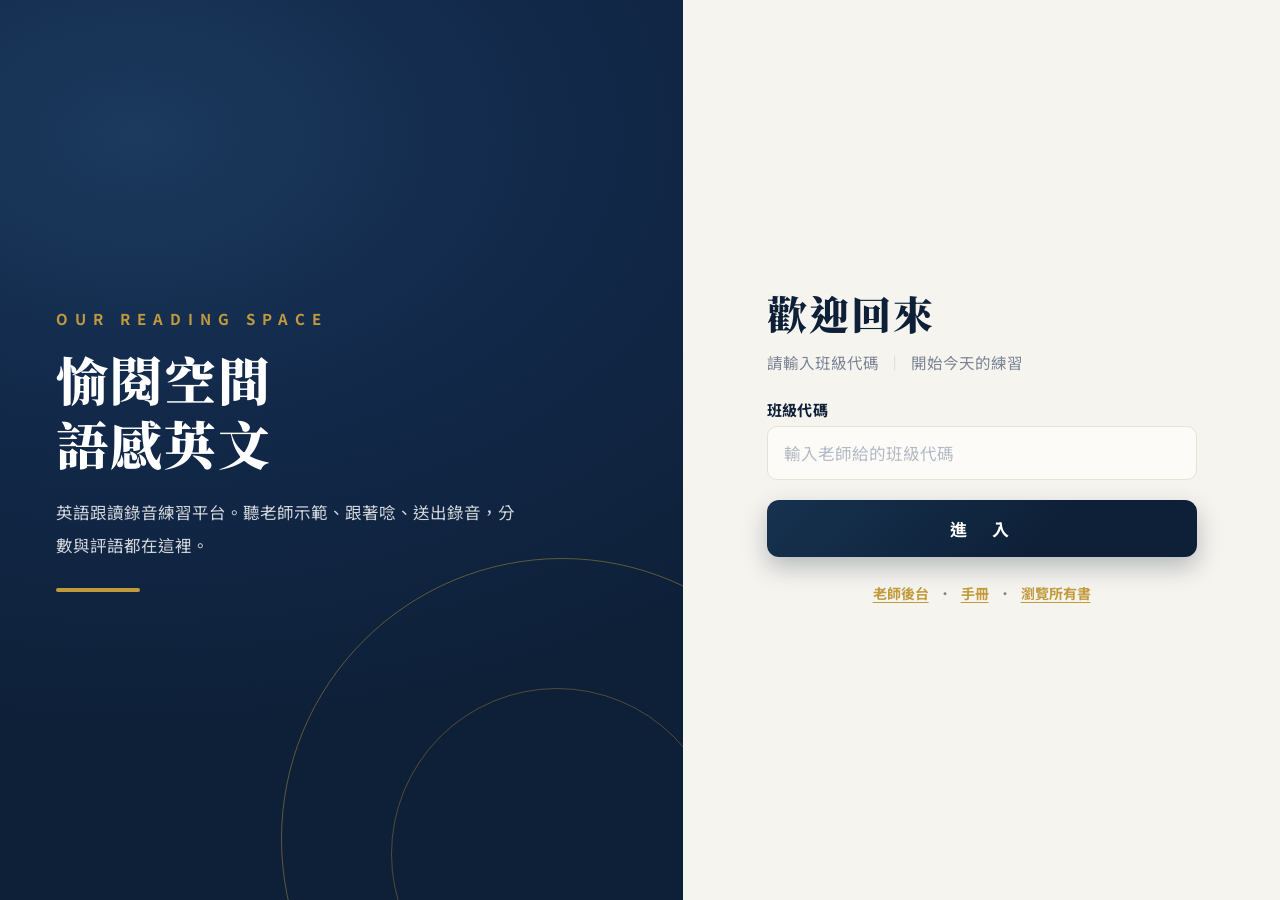
==== commit 7e53b9aa: "登入頁主標改為品牌全名「愉閱空間 語感英文」 Co-Authored-By: Claude Fable 5 <noreply@anthropic.com>" ====
--- a/index.html
+++ b/index.html
@@ -12,8 +12,8 @@
     <div class="login-hero">
       <div class="hero-inner">
         <div class="hero-eyebrow">OUR READING SPACE</div>
-        <h1 class="hero-title">愉閱空間<br>英語跟讀教室</h1>
-        <p class="hero-desc">語感英文．跟讀錄音練習平台。聽老師示範、跟著唸、送出錄音，分數與評語都在這裡。</p>
+        <h1 class="hero-title">愉閱空間<br>語感英文</h1>
+        <p class="hero-desc">英語跟讀錄音練習平台。聽老師示範、跟著唸、送出錄音，分數與評語都在這裡。</p>
         <div class="hero-bar"></div>
       </div>
     </div>
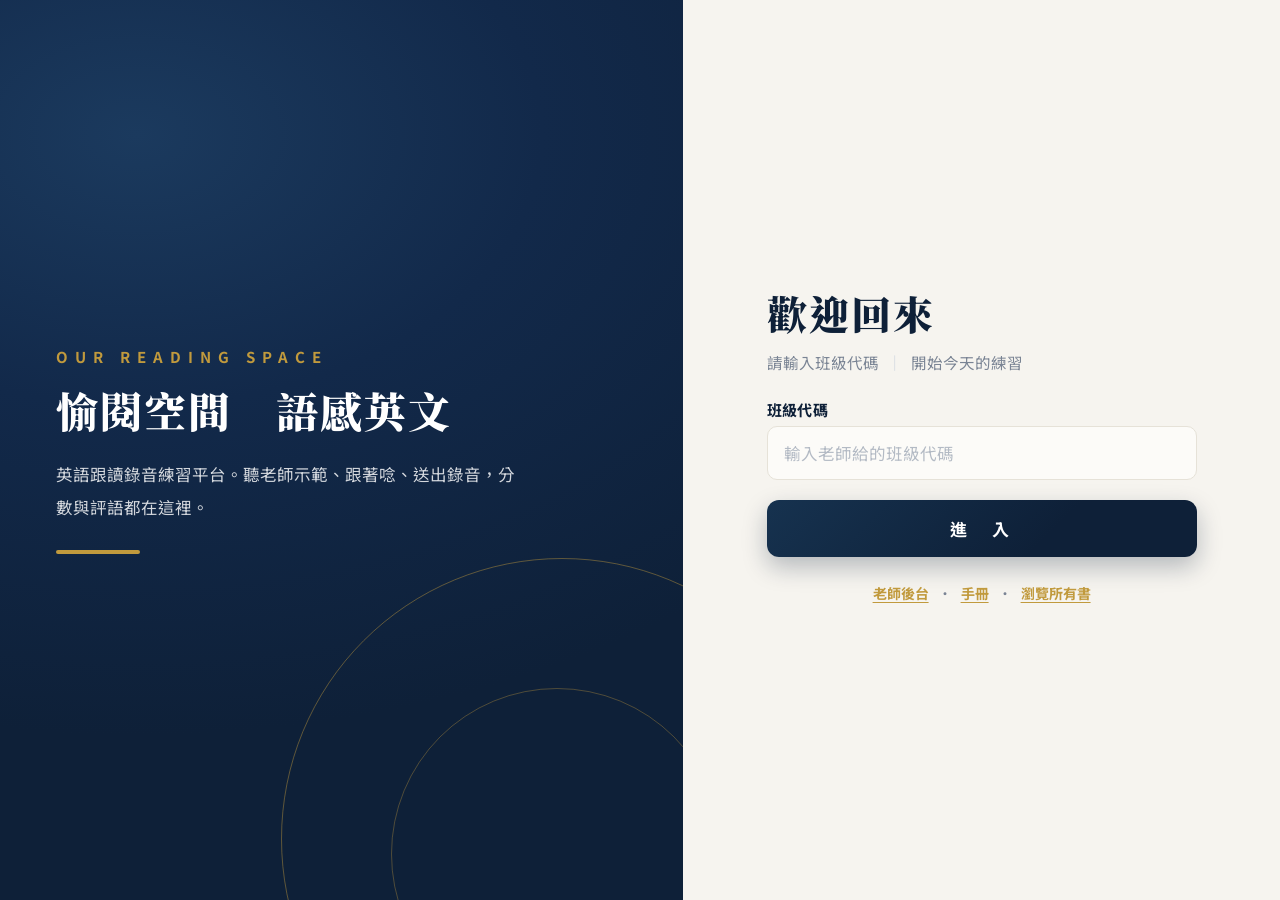
==== commit 2f6a9deb: "登入頁主標「愉閱空間 語感英文」排成同一行 Co-Authored-By: Claude Fable 5 <noreply@anthropic.com>" ====
--- a/index.html
+++ b/index.html
@@ -12,7 +12,7 @@
     <div class="login-hero">
       <div class="hero-inner">
         <div class="hero-eyebrow">OUR READING SPACE</div>
-        <h1 class="hero-title">愉閱空間<br>語感英文</h1>
+        <h1 class="hero-title">愉閱空間　語感英文</h1>
         <p class="hero-desc">英語跟讀錄音練習平台。聽老師示範、跟著唸、送出錄音，分數與評語都在這裡。</p>
         <div class="hero-bar"></div>
       </div>
--- a/assets/app.css
+++ b/assets/app.css
@@ -256,7 +256,8 @@
 .hero-eyebrow { color: var(--gold); letter-spacing: 7px; font-weight: 700; font-size: 15px; margin-bottom: 18px; }
 .hero-title {
   font-family: var(--serif); font-weight: 900; color: #fff;
-  font-size: 52px; line-height: 1.22; letter-spacing: 2px; margin: 0 0 22px;
+  font-size: 42px; line-height: 1.22; letter-spacing: 2px; margin: 0 0 22px;
+  white-space: nowrap;
 }
 .hero-desc { color: rgba(255,255,255,.82); font-size: 16.5px; line-height: 2; margin: 0 0 26px; }
 .hero-bar { width: 84px; height: 4px; background: var(--gold); border-radius: 2px; }
@@ -273,7 +274,7 @@
 @media (max-width: 900px) {
   .login-split { flex-direction: column; }
   .login-hero { padding: 44px 30px 38px; flex: none; }
-  .hero-title { font-size: 34px; }
+  .hero-title { font-size: clamp(22px, 7.6vw, 30px); }
   .login-hero::before { width: 320px; height: 320px; right: -120px; bottom: -180px; }
   .login-hero::after { width: 190px; height: 190px; right: -30px; bottom: -90px; }
   .login-panel { padding: 34px 22px 60px; align-items: flex-start; }
